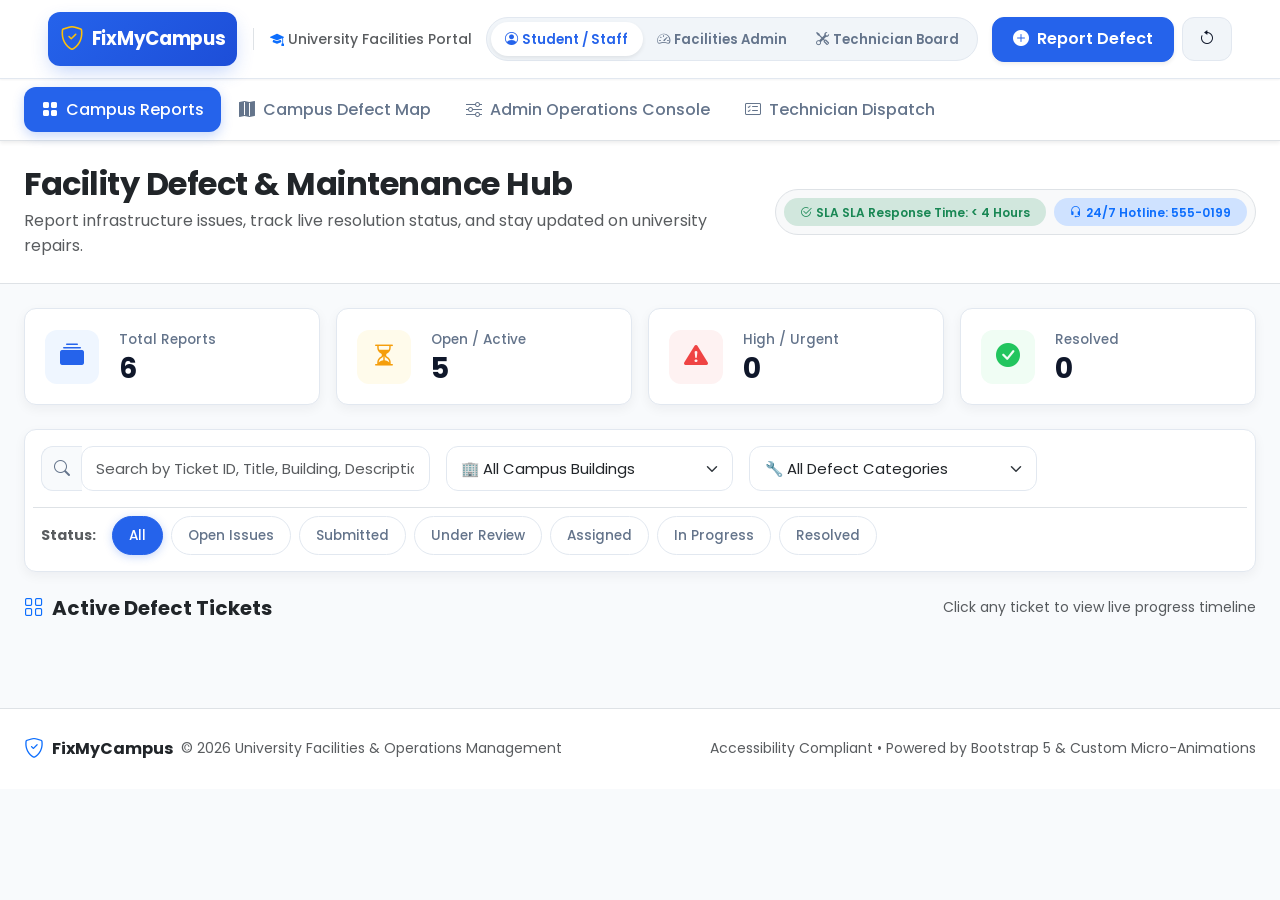
==== index.html @ f1e3b7c1 "2nd commit" ====
<!DOCTYPE html>
<html lang="en">
<head>
  <meta charset="UTF-8">
  <meta name="viewport" content="width=device-width, initial-scale=1.0">
  <title>FixMyCampus - Campus Facility Defect & Maintenance Reporting System</title>
  <meta name="description" content="A modern, responsive university campus facility defect reporting and maintenance management portal.">
  
  <!-- Bootstrap 5 CSS -->
  <link href="https://cdn.jsdelivr.net/npm/bootstrap@5.3.2/dist/css/bootstrap.min.css" rel="stylesheet" crossorigin="anonymous">
  <!-- Bootstrap Icons -->
  <link href="https://cdn.jsdelivr.net/npm/bootstrap-icons@1.11.1/font/bootstrap-icons.css" rel="stylesheet">
  <!-- Custom Design System Styles -->
  <link href="css/style.css" rel="stylesheet">
</head>
<body>

  <!-- Top Sticky Navbar -->
  <header class="fmc-navbar">
    <div class="container-fluid px-md-4">
      <div class="d-flex align-items-center justify-content-between">
        
        <!-- Brand & Logo -->
        <div class="d-flex align-items-center gap-3">
          <a href="#" class="text-decoration-none brand-badge">
            <i class="bi bi-shield-check text-warning fs-4"></i>
            <span>FixMyCampus</span>
          </a>
          <span class="d-none d-md-inline-block text-muted small border-start ps-3 fw-medium">
            <i class="bi bi-mortarboard-fill me-1 text-primary"></i>University Facilities Portal
          </span>
        </div>

        <!-- Role Switcher & View Pills -->
        <div class="d-none d-lg-flex align-items-center gap-3">
          <!-- Role Selector -->
          <div class="role-switcher">
            <button class="role-btn active" data-role="reporter">
              <i class="bi bi-person-circle me-1"></i>Student / Staff
            </button>
            <button class="role-btn" data-role="admin">
              <i class="bi bi-speedometer2 me-1"></i>Facilities Admin
            </button>
            <button class="role-btn" data-role="technician">
              <i class="bi bi-tools me-1"></i>Technician Board
            </button>
          </div>
        </div>

        <!-- Right Quick Actions -->
        <div class="d-flex align-items-center gap-2">
          <button class="btn btn-fmc-primary shadow-sm" data-bs-toggle="modal" data-bs-target="#newReportModal">
            <i class="bi bi-plus-circle-fill"></i>
            <span class="d-none d-sm-inline">Report Defect</span>
          </button>
          
          <button class="btn btn-fmc-light" id="resetDataBtn" title="Reset Demo Data">
            <i class="bi bi-arrow-counterclockwise"></i>
          </button>
        </div>

      </div>
    </div>
  </header>

  <!-- Navigation View Tabs -->
  <nav class="bg-white border-bottom py-2 shadow-sm sticky-top" style="top: 61px; z-index: 1020;">
    <div class="container-fluid px-md-4">
      <ul class="nav nav-pills nav-pills-fmc">
        <li class="nav-item">
          <a class="nav-link active" href="#" data-view-target="studentView">
            <i class="bi bi-grid-fill"></i>Campus Reports
          </a>
        </li>
        <li class="nav-item">
          <a class="nav-link" href="#" data-view-target="mapView">
            <i class="bi bi-map-fill"></i>Campus Defect Map
          </a>
        </li>
        <li class="nav-item" id="navAdminTab">
          <a class="nav-link" href="#" data-view-target="adminView">
            <i class="bi bi-sliders"></i>Admin Operations Console
          </a>
        </li>
        <li class="nav-item" id="navTechTab">
          <a class="nav-link" href="#" data-view-target="techView">
            <i class="bi bi-card-checklist"></i>Technician Dispatch
          </a>
        </li>
      </ul>
    </div>
  </nav>

  <!-- Hero Welcome Banner -->
  <section class="py-4 bg-white border-bottom">
    <div class="container-fluid px-md-4">
      <div class="row align-items-center g-3">
        <div class="col-md-7">
          <h2 class="fw-bold text-dark mb-1" style="letter-spacing: -0.5px;">
            Facility Defect & Maintenance Hub
          </h2>
          <p class="text-muted mb-0">
            Report infrastructure issues, track live resolution status, and stay updated on university repairs.
          </p>
        </div>
        <div class="col-md-5 text-md-end">
          <div class="d-inline-flex gap-2 p-2 bg-light rounded-pill border">
            <span class="badge bg-success-subtle text-success px-3 py-2 rounded-pill fw-semibold">
              <i class="bi bi-check2-circle me-1"></i>SLA SLA Response Time: &lt; 4 Hours
            </span>
            <span class="badge bg-primary-subtle text-primary px-3 py-2 rounded-pill fw-semibold">
              <i class="bi bi-headset me-1"></i>24/7 Hotline: 555-0199
            </span>
          </div>
        </div>
      </div>
    </div>
  </section>

  <!-- Main Content Container -->
  <main class="container-fluid px-md-4 py-4">

    <!-- KPI Metric Summary Bar -->
    <div class="row g-3 mb-4">
      <div class="col-6 col-md-3">
        <div class="fmc-card kpi-card">
          <div class="kpi-icon-wrapper kpi-icon-blue">
            <i class="bi bi-collection-fill"></i>
          </div>
          <div>
            <div class="kpi-label">Total Reports</div>
            <div class="kpi-number" id="kpiTotal">0</div>
          </div>
        </div>
      </div>
      <div class="col-6 col-md-3">
        <div class="fmc-card kpi-card">
          <div class="kpi-icon-wrapper kpi-icon-amber">
            <i class="bi bi-hourglass-split"></i>
          </div>
          <div>
            <div class="kpi-label">Open / Active</div>
            <div class="kpi-number" id="kpiOpen">0</div>
          </div>
        </div>
      </div>
      <div class="col-6 col-md-3">
        <div class="fmc-card kpi-card">
          <div class="kpi-icon-wrapper kpi-icon-red">
            <i class="bi bi-exclamation-triangle-fill"></i>
          </div>
          <div>
            <div class="kpi-label">High / Urgent</div>
            <div class="kpi-number" id="kpiUrgent">0</div>
          </div>
        </div>
      </div>
      <div class="col-6 col-md-3">
        <div class="fmc-card kpi-card">
          <div class="kpi-icon-wrapper kpi-icon-green">
            <i class="bi bi-check-circle-fill"></i>
          </div>
          <div>
            <div class="kpi-label">Resolved</div>
            <div class="kpi-number" id="kpiResolved">0</div>
          </div>
        </div>
      </div>
    </div>

    <!-- Search & Multi-Filter Controls Bar -->
    <div class="fmc-card p-3 mb-4">
      <div class="row g-3 align-items-center">
        <!-- Search Input -->
        <div class="col-lg-4">
          <div class="input-group">
            <span class="input-group-text input-group-text-fmc">
              <i class="bi bi-search"></i>
            </span>
            <input type="text" id="searchInput" class="form-control" placeholder="Search by Ticket ID, Title, Building, Description...">
          </div>
        </div>

        <!-- Filter Selectors -->
        <div class="col-sm-6 col-lg-3">
          <select id="buildingFilterSelect" class="form-select" aria-label="Filter by Building">
            <option value="all">🏢 All Campus Buildings</option>
            <option value="Main Library">Main Library</option>
            <option value="Science Complex">Science Complex</option>
            <option value="Engineering Hall">Engineering Hall</option>
            <option value="Student Union">Student Union</option>
            <option value="Dormitory Block C">Dormitory Block C</option>
            <option value="Sports Complex">Sports Complex</option>
          </select>
        </div>

        <div class="col-sm-6 col-lg-3">
          <select id="categoryFilterSelect" class="form-select" aria-label="Filter by Category">
            <option value="all">🔧 All Defect Categories</option>
            <option value="Plumbing">Plumbing / Water</option>
            <option value="HVAC">HVAC / Air Conditioning</option>
            <option value="Electrical">Electrical & Lighting</option>
            <option value="IT / Wi-Fi">IT & Wi-Fi Network</option>
            <option value="Elevators">Elevators & Lifts</option>
            <option value="Safety / Security">Safety & Security</option>
          </select>
        </div>

        <!-- Status Filter Pills -->
        <div class="col-lg-12 pt-2 border-top">
          <div class="d-flex align-items-center gap-2 flex-wrap" id="statusFilters">
            <span class="small fw-bold text-muted me-2">Status:</span>
            <button class="filter-pill active" data-status="all">All</button>
            <button class="filter-pill" data-status="open">Open Issues</button>
            <button class="filter-pill" data-status="submitted">Submitted</button>
            <button class="filter-pill" data-status="under-review">Under Review</button>
            <button class="filter-pill" data-status="assigned">Assigned</button>
            <button class="filter-pill" data-status="in-progress">In Progress</button>
            <button class="filter-pill" data-status="resolved">Resolved</button>
          </div>
        </div>
      </div>
    </div>

    <!-- VIEW 1: STUDENT & STAFF PUBLIC CARD GRID VIEW -->
    <section id="studentView" class="app-view-section">
      <div class="d-flex justify-content-between align-items-center mb-3">
        <h5 class="fw-bold mb-0 text-dark"><i class="bi bi-grid me-2 text-primary"></i>Active Defect Tickets</h5>
        <span class="text-muted small">Click any ticket to view live progress timeline</span>
      </div>
      
      <div class="row" id="ticketGridContainer">
        <!-- Rendered via JS -->
      </div>
    </section>

    <!-- VIEW 2: INTERACTIVE CAMPUS BUILDING DEFECT MAP VIEW -->
    <section id="mapView" class="app-view-section d-none">
      <div class="d-flex justify-content-between align-items-center mb-3">
        <h5 class="fw-bold mb-0 text-dark"><i class="bi bi-map me-2 text-primary"></i>Campus Facility Overview</h5>
        <span class="text-muted small">Select a building to inspect open tickets</span>
      </div>

      <div class="row g-4">
        <div class="col-lg-8">
          <div class="fmc-card p-4">
            <h6 class="fw-bold mb-3"><i class="bi bi-geo-alt-fill text-primary me-2"></i>Campus Building Zone Map</h6>
            <div class="building-grid" id="campusMapContainer">
              <!-- Rendered via JS -->
            </div>
          </div>
        </div>

        <!-- Campus Announcements & Quick Contacts Sidebar -->
        <div class="col-lg-4">
          <div class="fmc-card p-4 mb-4">
            <h6 class="fw-bold mb-3 text-dark"><i class="bi bi-megaphone-fill text-warning me-2"></i>Facility Bulletins</h6>
            <div class="list-group list-group-flush">
              <div class="list-group-item px-0 py-2 border-0">
                <span class="badge bg-warning-subtle text-warning mb-1">Scheduled Maintenance</span>
                <div class="fw-semibold text-dark small">Main Library Elevator B Service</div>
                <div class="text-muted extra-small" style="font-size:0.8rem;">Aug 4, 02:00 AM - 06:00 AM</div>
              </div>
              <div class="list-group-item px-0 py-2 border-0">
                <span class="badge bg-info-subtle text-info mb-1">Notice</span>
                <div class="fw-semibold text-dark small">HVAC Inspection in Science Complex</div>
                <div class="text-muted extra-small" style="font-size:0.8rem;">Aug 5, All Day</div>
              </div>
            </div>
          </div>

          <div class="fmc-card p-4 bg-primary text-white">
            <h6 class="fw-bold mb-2"><i class="bi bi-telephone-outbound-fill me-2"></i>Emergency Repairs?</h6>
            <p class="small text-white-50 mb-3">For urgent hazards like major pipe bursts or power failures, contact campus security dispatch immediately.</p>
            <a href="tel:5550199" class="btn btn-light text-primary fw-bold btn-sm w-100">
              <i class="bi bi-phone me-1"></i>Call (555) 0199
            </a>
          </div>
        </div>
      </div>
    </section>

    <!-- VIEW 3: ADMIN OPERATIONS CONSOLE MASTER TABLE VIEW -->
    <section id="adminView" class="app-view-section d-none">
      <div class="d-flex justify-content-between align-items-center mb-3">
        <h5 class="fw-bold mb-0 text-dark"><i class="bi bi-sliders me-2 text-primary"></i>Operations Console & Ticket Dispatch</h5>
        <span class="badge bg-primary text-white">Admin Privileges Active</span>
      </div>

      <div class="fmc-card">
        <div class="table-responsive">
          <table class="table table-hover align-middle mb-0">
            <thead class="bg-light border-bottom">
              <tr>
                <th scope="col" style="width: 110px;">ID</th>
                <th scope="col">Title & Reporter</th>
                <th scope="col">Location</th>
                <th scope="col">Category</th>
                <th scope="col">Status</th>
                <th scope="col">Priority</th>
                <th scope="col" style="width: 110px;">Action</th>
              </tr>
            </thead>
            <tbody id="adminTableBody">
              <!-- Rendered via JS -->
            </tbody>
          </table>
        </div>
      </div>
    </section>

    <!-- VIEW 4: TECHNICIAN FIELD BOARD -->
    <section id="techView" class="app-view-section d-none">
      <div class="d-flex justify-content-between align-items-center mb-3">
        <h5 class="fw-bold mb-0 text-dark"><i class="bi bi-tools me-2 text-primary"></i>On-Ground Technician Task Dispatch</h5>
        <span class="text-muted small">Active repair jobs assigned to duty technicians</span>
      </div>

      <div class="row" id="technicianBoardContainer">
        <!-- Rendered via JS -->
      </div>
    </section>

  </main>

  <!-- MODAL 1: NEW DEFECT REPORT WIZARD -->
  <div class="modal fade" id="newReportModal" tabindex="-1" aria-labelledby="newReportModalLabel" aria-hidden="true">
    <div class="modal-dialog modal-lg modal-dialog-centered">
      <div class="modal-content">
        
        <div class="modal-header bg-light">
          <h5 class="modal-title fw-bold text-dark" id="newReportModalLabel">
            <i class="bi bi-plus-circle-fill text-primary me-2"></i>Submit Campus Defect Report
          </h5>
          <button type="button" class="btn-close" data-bs-dismiss="modal" aria-label="Close"></button>
        </div>

        <form id="newReportForm">
          <div class="modal-body p-4">
            
            <div class="row g-3 mb-3">
              <div class="col-md-8">
                <label for="reportTitle" class="form-label fw-semibold">Issue Title <span class="text-danger">*</span></label>
                <input type="text" class="form-control" id="reportTitle" placeholder="e.g. Broken Water Fountain in Gym" required>
              </div>

              <div class="col-md-4">
                <label for="reportCategory" class="form-label fw-semibold">Category <span class="text-danger">*</span></label>
                <select class="form-select" id="reportCategory" required>
                  <option value="Plumbing">Plumbing / Water</option>
                  <option value="HVAC">HVAC / Air Con</option>
                  <option value="Electrical">Electrical & Lighting</option>
                  <option value="IT / Wi-Fi">IT & Network</option>
                  <option value="Elevators">Elevators / Lifts</option>
                  <option value="Safety / Security">Safety & Security</option>
                </select>
              </div>
            </div>

            <div class="row g-3 mb-3">
              <div class="col-md-6">
                <label for="reportBuilding" class="form-label fw-semibold">Campus Building <span class="text-danger">*</span></label>
                <select class="form-select" id="reportBuilding" required>
                  <option value="Main Library">Main Library</option>
                  <option value="Science Complex">Science Complex</option>
                  <option value="Engineering Hall">Engineering Hall</option>
                  <option value="Student Union">Student Union</option>
                  <option value="Dormitory Block C">Dormitory Block C</option>
                  <option value="Sports Complex">Sports Complex</option>
                </select>
              </div>

              <div class="col-md-6">
                <label for="reportLocation" class="form-label fw-semibold">Specific Location / Room #</label>
                <input type="text" class="form-control" id="reportLocation" placeholder="e.g. Floor 2, Room 204 or East Restroom">
              </div>
            </div>

            <div class="row g-3 mb-3">
              <div class="col-md-6">
                <label for="reportPriority" class="form-label fw-semibold">Urgency Level</label>
                <select class="form-select" id="reportPriority">
                  <option value="Low">Low - Minor inconvenience</option>
                  <option value="Medium" selected>Medium - Normal repair request</option>
                  <option value="High">High - Affecting multiple users</option>
                  <option value="Urgent">Urgent - Immediate safety/hazard risk</option>
                </select>
              </div>

              <div class="col-md-6">
                <label for="reportReporterName" class="form-label fw-semibold">Your Name / Student ID</label>
                <input type="text" class="form-control" id="reportReporterName" placeholder="e.g. John Doe (ID: 49201)">
              </div>
            </div>

            <div class="mb-3">
              <label for="reportDescription" class="form-label fw-semibold">Detailed Description <span class="text-danger">*</span></label>
              <textarea class="form-control" id="reportDescription" rows="3" placeholder="Describe the defect, location details, or any safety precautions taken..." required></textarea>
            </div>

            <!-- Attachments & Presets -->
            <div class="mb-3">
              <label class="form-label fw-semibold">Attach Photo Proof (Optional)</label>
              
              <div class="dropzone-fmc mb-2" onclick="document.getElementById('reportPhotoInput').click()">
                <i class="bi bi-cloud-arrow-up fs-2 text-primary"></i>
                <div class="fw-semibold text-dark mt-1">Click or Drag & Drop photo here</div>
                <div class="text-muted extra-small">Supports JPG, PNG (Max 5MB)</div>
                <input type="file" id="reportPhotoInput" accept="image/*" class="d-none">
              </div>

              <!-- Quick Presets Demo Images -->
              <div class="d-flex align-items-center gap-2">
                <span class="small text-muted">Or use sample photo:</span>
                <button type="button" class="btn btn-sm btn-fmc-outline preset-photo-btn" data-img-url="assets/images/water_leak.png">
                  <i class="bi bi-image me-1"></i>Water Leak Photo
                </button>
                <button type="button" class="btn btn-sm btn-fmc-outline preset-photo-btn" data-img-url="assets/images/broken_ac.png">
                  <i class="bi bi-image me-1"></i>AC Repair Photo
                </button>
              </div>

              <!-- Live Photo Preview -->
              <div id="photoPreviewContainer" class="mt-2 d-none">
                <img id="previewImgElement" src="" alt="Photo Preview" class="img-preview-thumb">
                <span class="small text-success ms-2"><i class="bi bi-check-circle me-1"></i>Photo attached</span>
              </div>
            </div>

            <div class="form-check">
              <input class="form-check-input" type="checkbox" id="reportAnonymousCheck">
              <label class="form-check-label text-muted small" for="reportAnonymousCheck">
                Submit anonymously (Your name will be hidden from public view)
              </label>
            </div>

          </div>

          <div class="modal-footer bg-light">
            <button type="button" class="btn btn-fmc-light" data-bs-dismiss="modal">Cancel</button>
            <button type="submit" class="btn btn-fmc-primary">
              <i class="bi bi-send-fill me-1"></i>Submit Report
            </button>
          </div>
        </form>

      </div>
    </div>
  </div>

  <!-- MODAL 2: TICKET DETAIL & PROGRESS TIMELINE MODAL -->
  <div class="modal fade" id="ticketDetailModal" tabindex="-1" aria-labelledby="ticketDetailModalLabel" aria-hidden="true">
    <div class="modal-dialog modal-lg modal-dialog-centered">
      <div class="modal-content">
        
        <div class="modal-header bg-light">
          <div>
            <span class="text-muted small fw-semibold me-2" id="modalTicketId">FMC-1000</span>
            <span id="modalTicketStatusBadge"></span>
            <h5 class="modal-title fw-bold text-dark mt-1" id="modalTicketTitle">Ticket Title</h5>
          </div>
          <button type="button" class="btn-close" data-bs-dismiss="modal" aria-label="Close"></button>
        </div>

        <div class="modal-body p-4">
          
          <!-- Stepper Pipeline -->
          <div class="timeline-stepper" id="modalTimelineStepper">
            <!-- Rendered via JS -->
          </div>

          <hr class="my-4">

          <div class="row g-3">
            <div class="col-md-7">
              <h6 class="fw-bold text-dark mb-2"><i class="bi bi-info-circle text-primary me-2"></i>Issue Details</h6>
              
              <div class="p-3 bg-light rounded border mb-3">
                <p class="text-dark small mb-2" id="modalTicketDescription"></p>
                
                <div class="row g-2 text-muted small border-top pt-2 mt-2">
                  <div class="col-6"><strong>Building:</strong> <span id="modalTicketBuilding"></span></div>
                  <div class="col-6"><strong>Category:</strong> <span id="modalTicketCategory"></span></div>
                  <div class="col-6"><strong>Priority:</strong> <span id="modalTicketPriority"></span></div>
                  <div class="col-6"><strong>Submitted By:</strong> <span id="modalTicketReporter"></span></div>
                </div>
              </div>

              <!-- Media Attachment if present -->
              <div id="modalTicketImageContainer" class="mb-3 d-none">
                <!-- Rendered via JS -->
              </div>

              <!-- Activity / Audit Timeline Log -->
              <h6 class="fw-bold text-dark mb-2"><i class="bi bi-activity text-primary me-2"></i>Status Activity Log</h6>
              <div id="modalTimelineLogList" class="ps-2">
                <!-- Rendered via JS -->
              </div>

            </div>

            <!-- Right Controls & Comments Column -->
            <div class="col-md-5 border-start ps-md-4">
              
              <!-- Quick Admin / Tech Controls -->
              <div class="fmc-card p-3 mb-3 bg-light">
                <h6 class="fw-bold text-dark mb-2" style="font-size: 0.9rem;">
                  <i class="bi bi-gear-fill me-1 text-secondary"></i>Update Status (Admin / Tech)
                </h6>
                
                <div class="mb-2">
                  <label class="form-label extra-small text-muted mb-1">Status:</label>
                  <select id="modalStatusSelect" class="form-select form-select-sm">
                    <option value="Submitted">Submitted</option>
                    <option value="Under Review">Under Review</option>
                    <option value="Assigned">Assigned</option>
                    <option value="In Progress">In Progress</option>
                    <option value="Resolved">Resolved</option>
                  </select>
                </div>

                <div class="mb-2">
                  <label class="form-label extra-small text-muted mb-1">Assign Technician:</label>
                  <select id="modalTechSelect" class="form-select form-select-sm">
                    <option value="Unassigned">Unassigned</option>
                    <option value="Dave Miller">Dave Miller (Plumbing/Electric)</option>
                    <option value="Carlos Rodriguez">Carlos Rodriguez (HVAC/General)</option>
                  </select>
                </div>
              </div>

              <!-- Comments Log Section -->
              <h6 class="fw-bold text-dark mb-2" style="font-size: 0.9rem;">
                <i class="bi bi-chat-left-text me-1 text-primary"></i>Updates & Discussion
              </h6>
              
              <div id="modalCommentsList" class="mb-3" style="max-height: 200px; overflow-y: auto;">
                <!-- Rendered via JS -->
              </div>

              <form id="addCommentForm">
                <div class="input-group">
                  <input type="text" id="newCommentInput" class="form-control form-control-sm" placeholder="Add an update comment...">
                  <button class="btn btn-sm btn-fmc-primary" type="submit">
                    <i class="bi bi-send-fill"></i>
                  </button>
                </div>
              </form>

            </div>
          </div>

        </div>

        <div class="modal-footer bg-light">
          <button type="button" class="btn btn-fmc-light" data-bs-dismiss="modal">Close</button>
        </div>

      </div>
    </div>
  </div>

  <!-- Toast Container -->
  <div id="toastContainer" class="toast-container-fmc"></div>

  <!-- Footer -->
  <footer class="bg-white border-top py-4 mt-5">
    <div class="container-fluid px-md-4">
      <div class="d-flex flex-column flex-md-row justify-content-between align-items-center gap-3">
        <div class="d-flex align-items-center gap-2">
          <i class="bi bi-shield-check text-primary fs-5"></i>
          <span class="fw-bold text-dark">FixMyCampus</span>
          <span class="text-muted small">© 2026 University Facilities & Operations Management</span>
        </div>
        <div class="text-muted small">
          Accessibility Compliant • Powered by Bootstrap 5 & Custom Micro-Animations
        </div>
      </div>
    </div>
  </footer>

  <!-- Bootstrap 5 JS Bundle -->
  <script src="https://cdn.jsdelivr.net/npm/bootstrap@5.3.2/dist/js/bootstrap.bundle.min.js" crossorigin="anonymous"></script>
  <!-- Application JS Logic -->
  <script src="js/app.js"></script>

</body>
</html>
---- css/style.css ----
/* ==========================================
   FixMyCampus Design System & Custom Styles
   ========================================== */

/* Import Google Fonts - Poppins */
@import url('https://fonts.googleapis.com/css2?family=Poppins:ital,wght@0,300;0,400;0,500;0,600;0,700;1,400&display=swap');

:root {
  /* Brand & Status Colors */
  --primary-color: #2563EB;
  --primary-hover: #1D4ED8;
  --primary-light: #EFF6FF;
  --primary-border: #BFDBFE;
  
  --success-color: #22C55E;
  --success-light: #F0FDF4;
  --success-border: #BBF7D0;
  
  --warning-color: #F59E0B;
  --warning-light: #FFFBEB;
  --warning-border: #FDE68A;
  
  --danger-color: #EF4444;
  --danger-light: #FEF2F2;
  --danger-border: #FECACA;
  
  --info-color: #06B6D4;
  --info-light: #ECFEFF;
  --info-border: #A5F3FC;

  /* Neutral Spectrum */
  --bg-main: #F8FAFC;
  --card-bg: #FFFFFF;
  --text-main: #0F172A;
  --text-muted: #64748B;
  --text-light: #94A3B8;
  --border-color: #E2E8F0;
  --border-color-light: #F1F5F9;

  /* Border Radius & Geometry */
  --radius-sm: 8px;
  --radius-md: 12px;
  --radius-lg: 16px;
  --radius-full: 9999px;

  /* Shadows */
  --shadow-sm: 0 1px 2px 0 rgba(15, 23, 42, 0.05);
  --shadow-md: 0 4px 12px 0 rgba(15, 23, 42, 0.05);
  --shadow-lg: 0 10px 25px -5px rgba(15, 23, 42, 0.08), 0 8px 10px -6px rgba(15, 23, 42, 0.03);
  --shadow-hover: 0 12px 24px -4px rgba(37, 99, 235, 0.12), 0 4px 6px -2px rgba(15, 23, 42, 0.04);
  --shadow-primary: 0 8px 20px -4px rgba(37, 99, 235, 0.3);

  /* Transitions */
  --transition-fast: all 0.15s ease-in-out;
  --transition-base: all 0.25s cubic-bezier(0.4, 0, 0.2, 1);
  --transition-smooth: all 0.35s cubic-bezier(0.16, 1, 0.3, 1);
}

/* Global Reset & Base Typography */
* {
  box-sizing: border-box;
}

body {
  font-family: 'Poppins', -apple-system, BlinkMacSystemFont, "Segoe UI", Roboto, sans-serif;
  background-color: var(--bg-main);
  color: var(--text-main);
  line-height: 1.6;
  margin: 0;
  padding: 0;
  -webkit-font-smoothing: antialiased;
}

/* Accessibility Focus Ring */
:focus-visible {
  outline: 3px solid rgba(37, 99, 235, 0.4);
  outline-offset: 2px;
}

/* Custom Scrollbars */
::-webkit-scrollbar {
  width: 8px;
  height: 8px;
}
::-webkit-scrollbar-track {
  background: var(--bg-main);
}
::-webkit-scrollbar-thumb {
  background: #CBD5E1;
  border-radius: 4px;
}
::-webkit-scrollbar-thumb:hover {
  background: var(--text-muted);
}

/* Custom Card Component */
.fmc-card {
  background-color: var(--card-bg);
  border: 1px solid var(--border-color);
  border-radius: var(--radius-md);
  box-shadow: var(--shadow-md);
  transition: var(--transition-base);
  position: relative;
  overflow: hidden;
}

.fmc-card:hover {
  box-shadow: var(--shadow-hover);
  border-color: #CBD5E1;
}

.fmc-card-interactive {
  cursor: pointer;
}
.fmc-card-interactive:hover {
  transform: translateY(-3px);
}

/* Navbar & Header Styling */
.fmc-navbar {
  background-color: var(--card-bg);
  border-bottom: 1px solid var(--border-color);
  box-shadow: var(--shadow-sm);
  padding: 0.75rem 1.5rem;
  position: sticky;
  top: 0;
  z-index: 1030;
}

.brand-badge {
  background: linear-gradient(135deg, #2563EB, #1D4ED8);
  color: #FFFFFF;
  padding: 0.5rem 0.75rem;
  border-radius: var(--radius-md);
  display: inline-flex;
  align-items: center;
  gap: 0.5rem;
  font-weight: 700;
  font-size: 1.15rem;
  letter-spacing: -0.3px;
  box-shadow: var(--shadow-primary);
}

/* Nav Pills Custom */
.nav-pills-fmc .nav-link {
  color: var(--text-muted);
  font-weight: 500;
  border-radius: var(--radius-md);
  padding: 0.6rem 1.1rem;
  transition: var(--transition-fast);
  display: flex;
  align-items: center;
  gap: 0.5rem;
}

.nav-pills-fmc .nav-link:hover {
  color: var(--primary-color);
  background-color: var(--primary-light);
}

.nav-pills-fmc .nav-link.active {
  color: #FFFFFF;
  background-color: var(--primary-color);
  box-shadow: 0 4px 12px rgba(37, 99, 235, 0.25);
}

/* Buttons */
.btn-fmc-primary {
  background-color: var(--primary-color);
  color: #FFFFFF;
  border: 1px solid var(--primary-color);
  border-radius: var(--radius-md);
  padding: 0.6rem 1.25rem;
  font-weight: 600;
  transition: var(--transition-base);
  display: inline-flex;
  align-items: center;
  justify-content: center;
  gap: 0.5rem;
}

.btn-fmc-primary:hover, .btn-fmc-primary:focus {
  background-color: var(--primary-hover);
  border-color: var(--primary-hover);
  color: #FFFFFF;
  box-shadow: var(--shadow-primary);
  transform: translateY(-1px);
}

.btn-fmc-outline {
  background-color: transparent;
  color: var(--primary-color);
  border: 1px solid var(--primary-border);
  border-radius: var(--radius-md);
  padding: 0.55rem 1.2rem;
  font-weight: 500;
  transition: var(--transition-base);
}

.btn-fmc-outline:hover {
  background-color: var(--primary-light);
  border-color: var(--primary-color);
  color: var(--primary-hover);
}

.btn-fmc-light {
  background-color: #F1F5F9;
  color: var(--text-main);
  border: 1px solid var(--border-color);
  border-radius: var(--radius-md);
  padding: 0.55rem 1rem;
  font-weight: 500;
  transition: var(--transition-fast);
}

.btn-fmc-light:hover {
  background-color: #E2E8F0;
  color: var(--text-main);
}

/* Custom Status Badges */
.badge-fmc {
  padding: 0.4em 0.75em;
  font-size: 0.78rem;
  font-weight: 600;
  border-radius: var(--radius-full);
  display: inline-flex;
  align-items: center;
  gap: 0.35rem;
  letter-spacing: 0.2px;
}

.badge-submitted {
  background-color: #F1F5F9;
  color: #475569;
  border: 1px solid #CBD5E1;
}

.badge-review {
  background-color: var(--info-light);
  color: #0891B2;
  border: 1px solid var(--info-border);
}

.badge-assigned {
  background-color: var(--warning-light);
  color: #D97706;
  border: 1px solid var(--warning-border);
}

.badge-in-progress {
  background-color: var(--primary-light);
  color: var(--primary-color);
  border: 1px solid var(--primary-border);
}

.badge-resolved {
  background-color: var(--success-light);
  color: var(--success-color);
  border: 1px solid var(--success-border);
}

.badge-urgent {
  background-color: var(--danger-light);
  color: var(--danger-color);
  border: 1px solid var(--danger-border);
  animation: pulseDanger 2s infinite;
}

@keyframes pulseDanger {
  0% { box-shadow: 0 0 0 0 rgba(239, 68, 68, 0.4); }
  70% { box-shadow: 0 0 0 8px rgba(239, 68, 68, 0); }
  100% { box-shadow: 0 0 0 0 rgba(239, 68, 68, 0); }
}

/* Priority Badges */
.priority-pill {
  width: 10px;
  height: 10px;
  border-radius: 50%;
  display: inline-block;
}
.priority-high { background-color: var(--danger-color); }
.priority-medium { background-color: var(--warning-color); }
.priority-low { background-color: var(--success-color); }

/* Form Controls Customization */
.form-control, .form-select {
  border-radius: var(--radius-md) !important;
  border: 1px solid var(--border-color);
  padding: 0.65rem 0.9rem;
  font-family: inherit;
  font-size: 0.925rem;
  transition: var(--transition-fast);
  background-color: #FFFFFF;
}

.form-control:focus, .form-select:focus {
  border-color: var(--primary-color);
  box-shadow: 0 0 0 4px rgba(37, 99, 235, 0.12);
}

/* Input Group Icon Styling */
.input-group-text-fmc {
  background-color: #F8FAFC;
  border: 1px solid var(--border-color);
  border-right: none;
  border-top-left-radius: var(--radius-md);
  border-bottom-left-radius: var(--radius-md);
  color: var(--text-muted);
}

/* Stat KPI Cards */
.kpi-card {
  padding: 1.25rem;
  display: flex;
  align-items: center;
  gap: 1.25rem;
}

.kpi-icon-wrapper {
  width: 54px;
  height: 54px;
  border-radius: var(--radius-md);
  display: flex;
  align-items: center;
  justify-content: center;
  font-size: 1.5rem;
  flex-shrink: 0;
}

.kpi-icon-blue { background-color: var(--primary-light); color: var(--primary-color); }
.kpi-icon-green { background-color: var(--success-light); color: var(--success-color); }
.kpi-icon-amber { background-color: var(--warning-light); color: var(--warning-color); }
.kpi-icon-red { background-color: var(--danger-light); color: var(--danger-color); }

.kpi-number {
  font-size: 1.75rem;
  font-weight: 700;
  line-height: 1.1;
  color: var(--text-main);
}

.kpi-label {
  color: var(--text-muted);
  font-size: 0.85rem;
  font-weight: 500;
  margin-bottom: 0.2rem;
}

/* Progress Tracker Component */
.timeline-stepper {
  display: flex;
  justify-content: space-between;
  position: relative;
  margin: 1.5rem 0;
}

.timeline-stepper::before {
  content: '';
  position: absolute;
  top: 15px;
  left: 5%;
  right: 5%;
  height: 3px;
  background-color: var(--border-color);
  z-index: 1;
}

.timeline-step {
  position: relative;
  z-index: 2;
  text-align: center;
  background-color: var(--card-bg);
  padding: 0 0.5rem;
  flex: 1;
}

.step-node {
  width: 32px;
  height: 32px;
  border-radius: 50%;
  background-color: #E2E8F0;
  color: var(--text-muted);
  display: flex;
  align-items: center;
  justify-content: center;
  margin: 0 auto 0.5rem auto;
  font-weight: 600;
  font-size: 0.85rem;
  transition: var(--transition-base);
  border: 2px solid #FFFFFF;
}

.step-active .step-node {
  background-color: var(--primary-color);
  color: #FFFFFF;
  box-shadow: 0 0 0 4px rgba(37, 99, 235, 0.2);
}

.step-completed .step-node {
  background-color: var(--success-color);
  color: #FFFFFF;
}

.step-title {
  font-size: 0.78rem;
  font-weight: 600;
  color: var(--text-muted);
}
.step-active .step-title {
  color: var(--primary-color);
}
.step-completed .step-title {
  color: var(--text-main);
}

/* Filter Bar Pills */
.filter-pill {
  border-radius: var(--radius-full);
  padding: 0.45rem 1rem;
  font-size: 0.85rem;
  font-weight: 500;
  color: var(--text-muted);
  background-color: #FFFFFF;
  border: 1px solid var(--border-color);
  cursor: pointer;
  transition: var(--transition-fast);
}

.filter-pill:hover {
  background-color: var(--primary-light);
  color: var(--primary-color);
  border-color: var(--primary-border);
}

.filter-pill.active {
  background-color: var(--primary-color);
  color: #FFFFFF;
  border-color: var(--primary-color);
  box-shadow: 0 2px 8px rgba(37, 99, 235, 0.25);
}

/* Campus Interactive Map Grid */
.building-grid {
  display: grid;
  grid-template-columns: repeat(auto-fill, minmax(240px, 1fr));
  gap: 1.25rem;
}

.building-card {
  border-radius: var(--radius-md);
  padding: 1.25rem;
  background: #FFFFFF;
  border: 1px solid var(--border-color);
  transition: var(--transition-base);
  position: relative;
}

.building-card:hover {
  transform: translateY(-4px);
  box-shadow: var(--shadow-hover);
}

.building-header {
  display: flex;
  align-items: center;
  justify-content: space-between;
  margin-bottom: 0.75rem;
}

.building-title {
  font-weight: 600;
  font-size: 1.05rem;
  margin: 0;
  display: flex;
  align-items: center;
  gap: 0.5rem;
}

.defect-count-badge {
  font-size: 0.75rem;
  font-weight: 700;
  border-radius: var(--radius-full);
  padding: 0.2rem 0.6rem;
}

/* Role Switcher Pill */
.role-switcher {
  background-color: #F1F5F9;
  padding: 0.25rem;
  border-radius: var(--radius-full);
  display: inline-flex;
  border: 1px solid var(--border-color);
}

.role-btn {
  border: none;
  background: transparent;
  padding: 0.4rem 0.9rem;
  border-radius: var(--radius-full);
  font-size: 0.825rem;
  font-weight: 600;
  color: var(--text-muted);
  transition: var(--transition-fast);
}

.role-btn.active {
  background-color: #FFFFFF;
  color: var(--primary-color);
  box-shadow: 0 2px 4px rgba(0, 0, 0, 0.08);
}

/* File Upload Dropzone */
.dropzone-fmc {
  border: 2px dashed var(--primary-border);
  border-radius: var(--radius-md);
  padding: 2rem 1.5rem;
  text-align: center;
  background-color: var(--primary-light);
  cursor: pointer;
  transition: var(--transition-fast);
}

.dropzone-fmc:hover {
  background-color: #E0EDFF;
  border-color: var(--primary-color);
}

/* Ticket Image Attachment Preview */
.img-preview-thumb {
  width: 80px;
  height: 80px;
  object-fit: cover;
  border-radius: var(--radius-sm);
  border: 1px solid var(--border-color);
}

/* Modals */
.modal-content {
  border-radius: var(--radius-lg) !important;
  border: 1px solid var(--border-color);
  box-shadow: var(--shadow-lg);
}

.modal-header {
  border-bottom: 1px solid var(--border-color-light);
  padding: 1.25rem 1.5rem;
}

.modal-footer {
  border-top: 1px solid var(--border-color-light);
  padding: 1rem 1.5rem;
}

/* Toast Container */
.toast-container-fmc {
  position: fixed;
  bottom: 1.5rem;
  right: 1.5rem;
  z-index: 1090;
  display: flex;
  flex-direction: column;
  gap: 0.75rem;
}

/* Ticket Detail Comment Log */
.comment-box {
  background-color: var(--bg-main);
  border-radius: var(--radius-md);
  padding: 0.85rem 1.1rem;
  border-left: 3px solid var(--primary-color);
  margin-bottom: 0.75rem;
}

.comment-meta {
  display: flex;
  justify-content: space-between;
  font-size: 0.775rem;
  color: var(--text-muted);
  margin-bottom: 0.25rem;
}

/* Star Rating */
.star-rating {
  display: flex;
  gap: 0.25rem;
  font-size: 1.25rem;
  color: #CBD5E1;
  cursor: pointer;
}

.star-rating .bi-star-fill.active {
  color: #F59E0B;
}

/* Animation utilities */
.fade-in {
  animation: fadeIn 0.3s cubic-bezier(0.16, 1, 0.3, 1);
}

@keyframes fadeIn {
  from { opacity: 0; transform: translateY(8px); }
  to { opacity: 1; transform: translateY(0); }
}

/* Mobile Responsiveness Fine-Tuning */
@media (max-width: 767.98px) {
  .fmc-navbar {
    padding: 0.5rem 1rem;
  }
  .brand-badge {
    font-size: 1rem;
    padding: 0.4rem 0.6rem;
  }
  .kpi-card {
    padding: 1rem;
  }
  .timeline-stepper::before {
    display: none;
  }
  .timeline-stepper {
    flex-direction: column;
    gap: 1rem;
    align-items: flex-start;
  }
  .timeline-step {
    display: flex;
    align-items: center;
    gap: 0.75rem;
    padding: 0;
  }
  .step-node {
    margin: 0;
  }
}
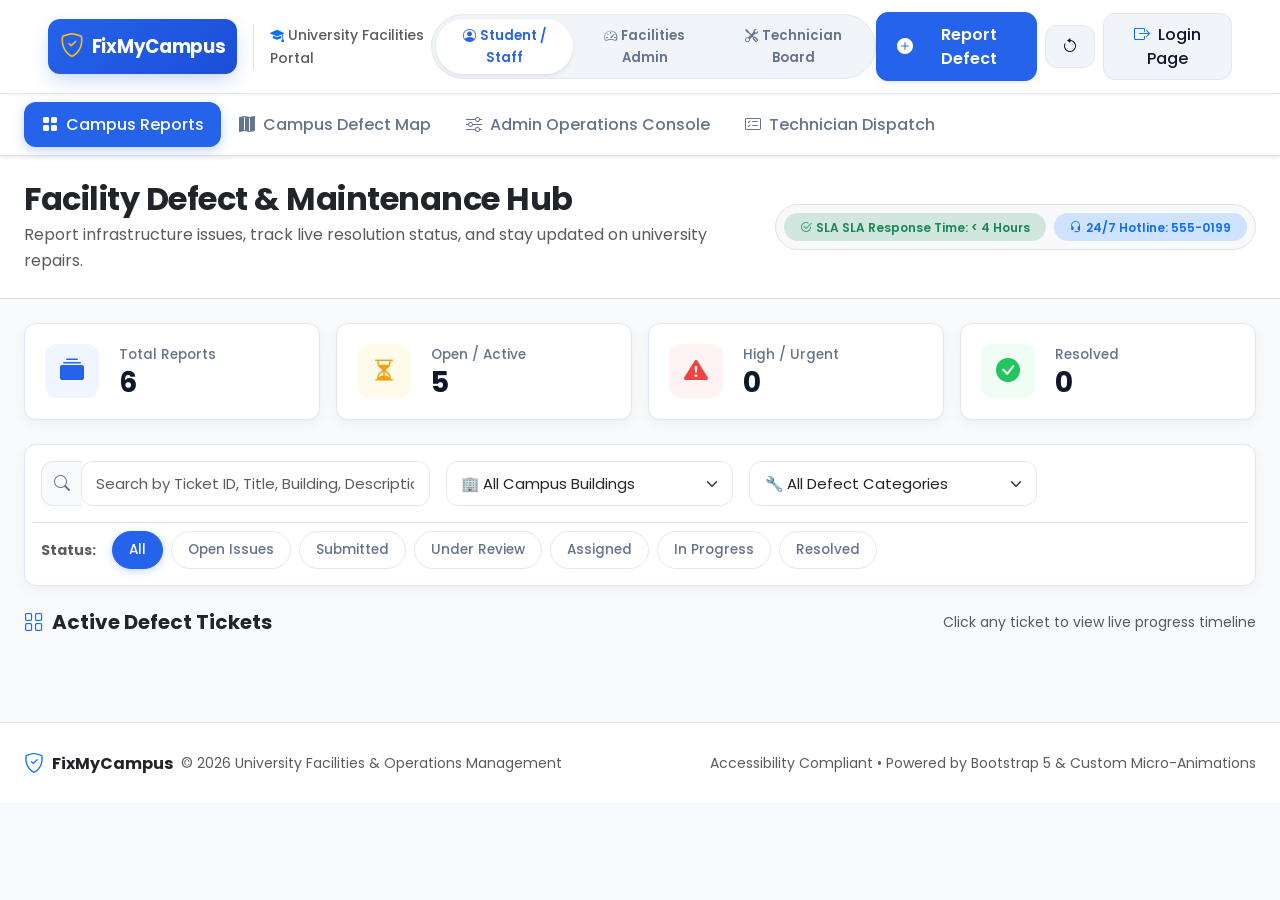
==== commit bf6f71d4: "login page structure" ====
--- a/index.html
+++ b/index.html
@@ -57,6 +57,11 @@
           <button class="btn btn-fmc-light" id="resetDataBtn" title="Reset Demo Data">
             <i class="bi bi-arrow-counterclockwise"></i>
           </button>
+          
+          <a href="login.html" class="btn btn-fmc-light" title="Sign Out to Login Page">
+            <i class="bi bi-box-arrow-right text-primary"></i>
+            <span class="d-none d-md-inline ms-1 fw-medium">Login Page</span>
+          </a>
         </div>
 
       </div>
--- a/css/style.css
+++ b/css/style.css
@@ -634,3 +634,335 @@
     margin: 0;
   }
 }
+
+/* ==========================================
+   Login Page Design & Interactive Styling
+   ========================================== */
+.login-body {
+  min-height: 100vh;
+  display: flex;
+  flex-direction: column;
+  justify-content: space-between;
+  background-color: #0F172A;
+  background-image: 
+    radial-gradient(at 0% 0%, rgba(37, 99, 235, 0.15) 0px, transparent 50%),
+    radial-gradient(at 100% 100%, rgba(6, 182, 212, 0.12) 0px, transparent 50%),
+    radial-gradient(at 50% 50%, rgba(30, 41, 59, 0.8) 0px, transparent 100%);
+  position: relative;
+  overflow-x: hidden;
+}
+
+/* Ambient Animated Backdrop Particles */
+.ambient-glow {
+  position: absolute;
+  border-radius: 50%;
+  filter: blur(80px);
+  z-index: 0;
+  pointer-events: none;
+  opacity: 0.6;
+  animation: pulseGlow 10s infinite alternate cubic-bezier(0.4, 0, 0.2, 1);
+}
+
+.ambient-glow-1 {
+  width: 450px;
+  height: 450px;
+  background: rgba(37, 99, 235, 0.25);
+  top: -100px;
+  left: -100px;
+}
+
+.ambient-glow-2 {
+  width: 400px;
+  height: 400px;
+  background: rgba(6, 182, 212, 0.2);
+  bottom: -80px;
+  right: -80px;
+  animation-delay: -5s;
+}
+
+.ambient-glow-3 {
+  width: 300px;
+  height: 300px;
+  background: rgba(245, 158, 11, 0.12);
+  top: 40%;
+  left: 60%;
+  animation-delay: -2.5s;
+}
+
+@keyframes pulseGlow {
+  0% { transform: scale(1) translate(0, 0); opacity: 0.5; }
+  50% { transform: scale(1.1) translate(20px, -20px); opacity: 0.7; }
+  100% { transform: scale(0.95) translate(-15px, 15px); opacity: 0.5; }
+}
+
+.login-container {
+  position: relative;
+  z-index: 10;
+  width: 100%;
+  max-width: 460px;
+  margin: 0 auto;
+}
+
+/* Login Glassmorphic Card */
+.login-card {
+  background: rgba(255, 255, 255, 0.96);
+  backdrop-filter: blur(16px);
+  border: 1px solid rgba(255, 255, 255, 0.4);
+  border-radius: var(--radius-lg);
+  box-shadow: 
+    0 20px 40px -15px rgba(15, 23, 42, 0.3),
+    0 0 0 1px rgba(255, 255, 255, 0.2) inset;
+  padding: 2.5rem 2.25rem;
+  animation: loginCardAppear 0.6s cubic-bezier(0.16, 1, 0.3, 1);
+  transition: var(--transition-smooth);
+}
+
+@keyframes loginCardAppear {
+  0% {
+    opacity: 0;
+    transform: translateY(24px) scale(0.98);
+  }
+  100% {
+    opacity: 1;
+    transform: translateY(0) scale(1);
+  }
+}
+
+/* Brand Logo & Title Styling */
+.login-brand-icon {
+  width: 56px;
+  height: 56px;
+  background: linear-gradient(135deg, #2563EB 0%, #1D4ED8 100%);
+  color: #FFFFFF;
+  border-radius: var(--radius-md);
+  display: inline-flex;
+  align-items: center;
+  justify-content: center;
+  font-size: 1.75rem;
+  box-shadow: 0 8px 16px -4px rgba(37, 99, 235, 0.4);
+  transition: transform 0.3s cubic-bezier(0.34, 1.56, 0.64, 1);
+}
+
+.login-brand-icon:hover {
+  transform: rotate(-6deg) scale(1.05);
+}
+
+.login-title {
+  font-size: 1.65rem;
+  font-weight: 700;
+  color: var(--text-main);
+  letter-spacing: -0.5px;
+  margin-bottom: 0.25rem;
+}
+
+.login-subtitle {
+  font-size: 0.875rem;
+  color: var(--text-muted);
+  font-weight: 500;
+}
+
+/* Role Selector Quick Pills inside Login */
+.login-role-selector {
+  background-color: var(--bg-main);
+  padding: 0.35rem;
+  border-radius: var(--radius-md);
+  border: 1px solid var(--border-color);
+  display: flex;
+  gap: 0.25rem;
+}
+
+.login-role-pill {
+  flex: 1;
+  border: none;
+  background: transparent;
+  padding: 0.45rem 0.5rem;
+  font-size: 0.775rem;
+  font-weight: 600;
+  color: var(--text-muted);
+  border-radius: var(--radius-sm);
+  transition: var(--transition-fast);
+}
+
+.login-role-pill:hover {
+  color: var(--primary-color);
+  background-color: rgba(37, 99, 235, 0.05);
+}
+
+.login-role-pill.active {
+  background-color: #FFFFFF;
+  color: var(--primary-color);
+  box-shadow: var(--shadow-sm);
+}
+
+/* Input Fields & Icon Styling */
+.input-group-fmc {
+  position: relative;
+  display: flex;
+  align-items: center;
+}
+
+.input-group-fmc .input-icon-left {
+  position: absolute;
+  left: 1rem;
+  color: var(--text-light);
+  font-size: 1.1rem;
+  pointer-events: none;
+  transition: var(--transition-fast);
+  z-index: 5;
+}
+
+.input-group-fmc .form-control {
+  padding-left: 2.8rem;
+  padding-right: 2.8rem;
+  height: 48px;
+  border-radius: var(--radius-md);
+  border: 1.5px solid var(--border-color);
+  background-color: #FAFAFA;
+  font-size: 0.925rem;
+  font-weight: 400;
+  color: var(--text-main);
+  transition: var(--transition-base);
+}
+
+.input-group-fmc .form-control:focus {
+  background-color: #FFFFFF;
+  border-color: var(--primary-color);
+  box-shadow: 0 0 0 4px rgba(37, 99, 235, 0.12);
+}
+
+.input-group-fmc .form-control:focus ~ .input-icon-left {
+  color: var(--primary-color);
+}
+
+/* Password Toggle Button */
+.btn-password-toggle {
+  position: absolute;
+  right: 0.5rem;
+  top: 50%;
+  transform: translateY(-50%);
+  background: transparent;
+  border: none;
+  color: var(--text-muted);
+  width: 36px;
+  height: 36px;
+  border-radius: var(--radius-sm);
+  display: inline-flex;
+  align-items: center;
+  justify-content: center;
+  font-size: 1.1rem;
+  cursor: pointer;
+  z-index: 5;
+  transition: var(--transition-fast);
+}
+
+.btn-password-toggle:hover {
+  color: var(--text-main);
+  background-color: var(--border-color-light);
+}
+
+/* Form Check & Remember Me */
+.form-check-fmc .form-check-input {
+  width: 1.15rem;
+  height: 1.15rem;
+  border-radius: 4px;
+  border: 1.5px solid var(--border-color);
+  cursor: pointer;
+}
+
+.form-check-fmc .form-check-input:checked {
+  background-color: var(--primary-color);
+  border-color: var(--primary-color);
+}
+
+.form-check-fmc .form-check-label {
+  font-size: 0.85rem;
+  font-weight: 500;
+  color: var(--text-muted);
+  cursor: pointer;
+  user-select: none;
+}
+
+.link-forgot-password {
+  font-size: 0.85rem;
+  font-weight: 600;
+  color: var(--primary-color);
+  text-decoration: none;
+  transition: var(--transition-fast);
+}
+
+.link-forgot-password:hover {
+  color: var(--primary-hover);
+  text-decoration: underline;
+}
+
+/* Primary Login Button */
+.btn-fmc-submit {
+  width: 100%;
+  height: 48px;
+  background: linear-gradient(135deg, #2563EB 0%, #1D4ED8 100%);
+  color: #FFFFFF;
+  border: none;
+  border-radius: var(--radius-md);
+  font-size: 0.95rem;
+  font-weight: 600;
+  letter-spacing: 0.2px;
+  box-shadow: 0 4px 12px rgba(37, 99, 235, 0.25);
+  transition: var(--transition-smooth);
+  display: flex;
+  align-items: center;
+  justify-content: center;
+  gap: 0.5rem;
+}
+
+.btn-fmc-submit:hover {
+  background: linear-gradient(135deg, #1D4ED8 0%, #1E40AF 100%);
+  box-shadow: 0 8px 20px rgba(37, 99, 235, 0.35);
+  transform: translateY(-1px);
+  color: #FFFFFF;
+}
+
+.btn-fmc-submit:active {
+  transform: translateY(1px);
+  box-shadow: 0 2px 6px rgba(37, 99, 235, 0.2);
+}
+
+/* Login Page Footer */
+.login-footer {
+  position: relative;
+  z-index: 10;
+  text-align: center;
+  padding: 1.5rem 1rem;
+  color: rgba(226, 232, 240, 0.7);
+  font-size: 0.825rem;
+  font-weight: 400;
+}
+
+.login-footer a {
+  color: rgba(255, 255, 255, 0.85);
+  text-decoration: none;
+  font-weight: 500;
+}
+
+.login-footer a:hover {
+  color: #FFFFFF;
+  text-decoration: underline;
+}
+
+/* Quick Fill Chip Badge */
+.demo-chip {
+  font-size: 0.75rem;
+  background: var(--primary-light);
+  color: var(--primary-color);
+  border: 1px solid var(--primary-border);
+  padding: 0.2rem 0.6rem;
+  border-radius: var(--radius-full);
+  font-weight: 500;
+  cursor: pointer;
+  transition: var(--transition-fast);
+}
+
+.demo-chip:hover {
+  background: var(--primary-color);
+  color: #FFFFFF;
+}
+
